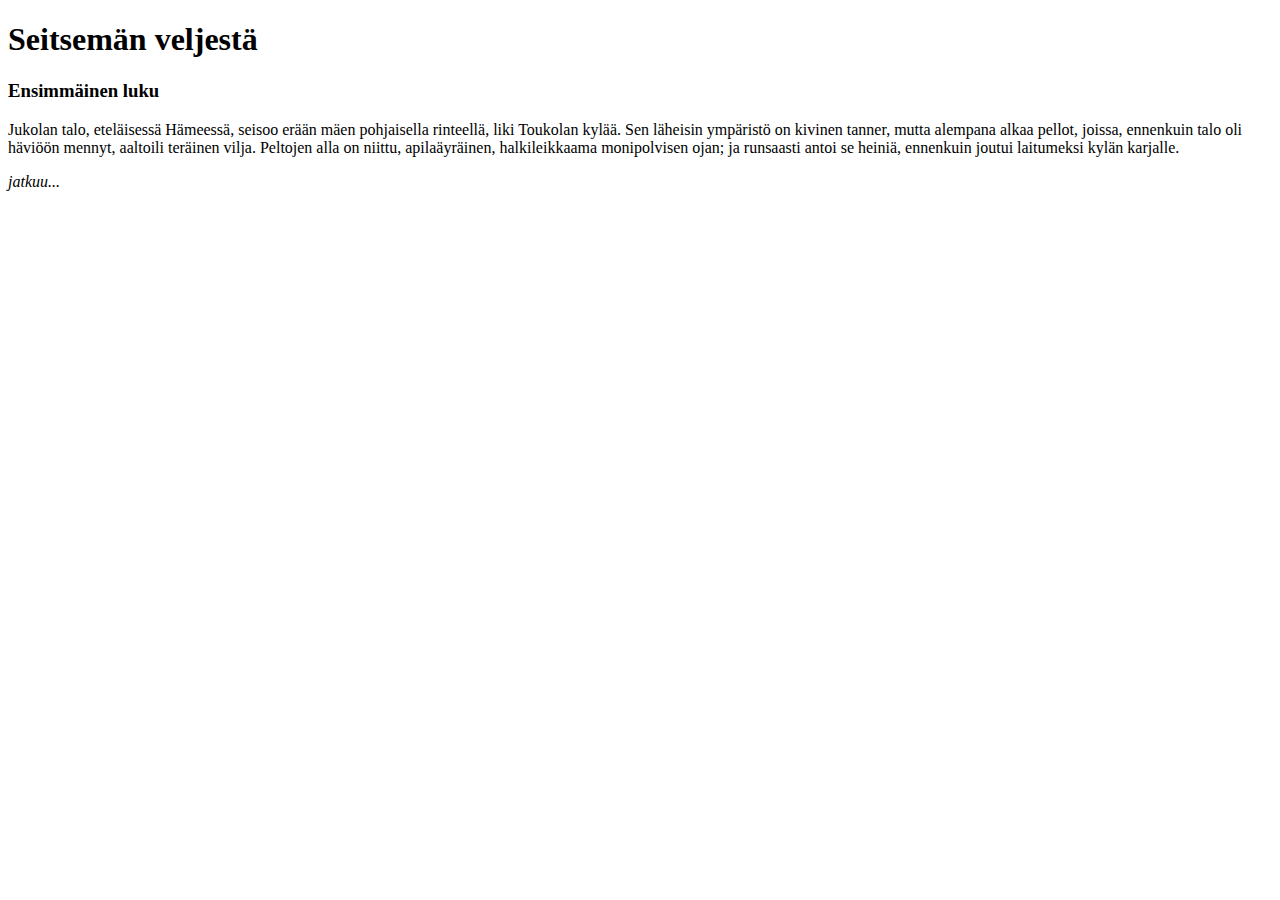
==== index.html @ 65525033 "Osa 3. Toinen tehtävä" ====
<!DOCTYPE html>
<html>

<head>
  <meta charset="utf-8">
  <title>Lapio website</title>
</head>

<body>
  <!--Tee tehtävät tänne-->
  <H1>Seitsemän veljestä</H1>
  <H3>Ensimmäinen luku</H3>
  <p>Jukolan talo, eteläisessä Hämeessä, seisoo erään mäen pohjaisella rinteellä, liki Toukolan kylää. Sen läheisin ympäristö on kivinen tanner, mutta alempana alkaa pellot, joissa, ennenkuin talo oli häviöön mennyt, aaltoili teräinen vilja. Peltojen alla on niittu, apilaäyräinen, halkileikkaama monipolvisen ojan; ja runsaasti antoi se heiniä, ennenkuin joutui laitumeksi kylän karjalle.</p>
  <em>jatkuu...</em>
</body>

</html>
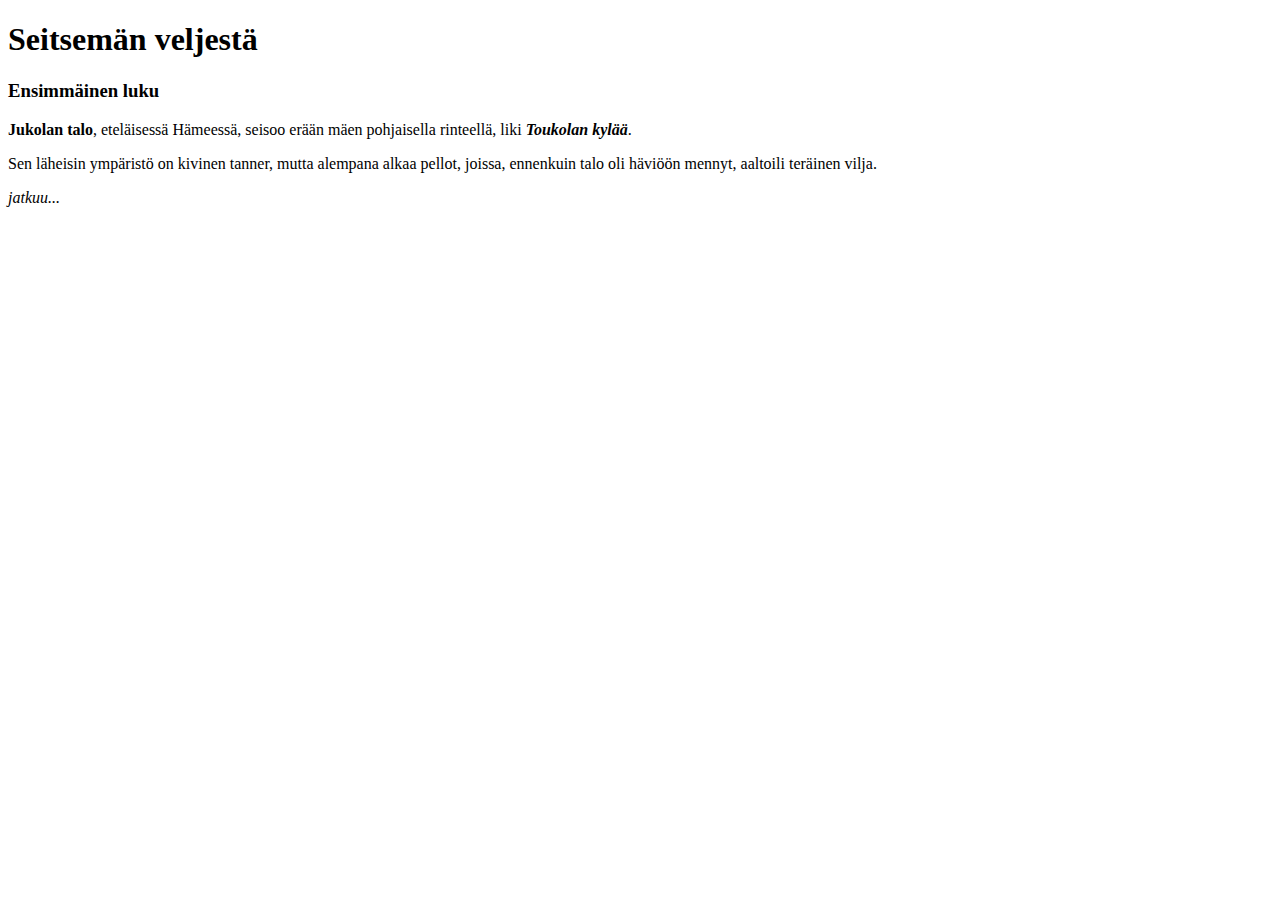
==== commit 92513fae: "Osa 3. Kolmas tehtävä" ====
--- a/index.html
+++ b/index.html
@@ -10,7 +10,8 @@
   <!--Tee tehtävät tänne-->
   <H1>Seitsemän veljestä</H1>
   <H3>Ensimmäinen luku</H3>
-  <p>Jukolan talo, eteläisessä Hämeessä, seisoo erään mäen pohjaisella rinteellä, liki Toukolan kylää. Sen läheisin ympäristö on kivinen tanner, mutta alempana alkaa pellot, joissa, ennenkuin talo oli häviöön mennyt, aaltoili teräinen vilja. Peltojen alla on niittu, apilaäyräinen, halkileikkaama monipolvisen ojan; ja runsaasti antoi se heiniä, ennenkuin joutui laitumeksi kylän karjalle.</p>
+  <p><strong>Jukolan talo</strong>, eteläisessä Hämeessä, seisoo erään mäen pohjaisella rinteellä, liki <b><em>Toukolan kylää</em></b>.</p>
+  <p>Sen läheisin ympäristö on kivinen tanner, mutta alempana alkaa pellot, joissa, ennenkuin talo oli häviöön mennyt, aaltoili teräinen vilja.</p>
   <em>jatkuu...</em>
 </body>
 
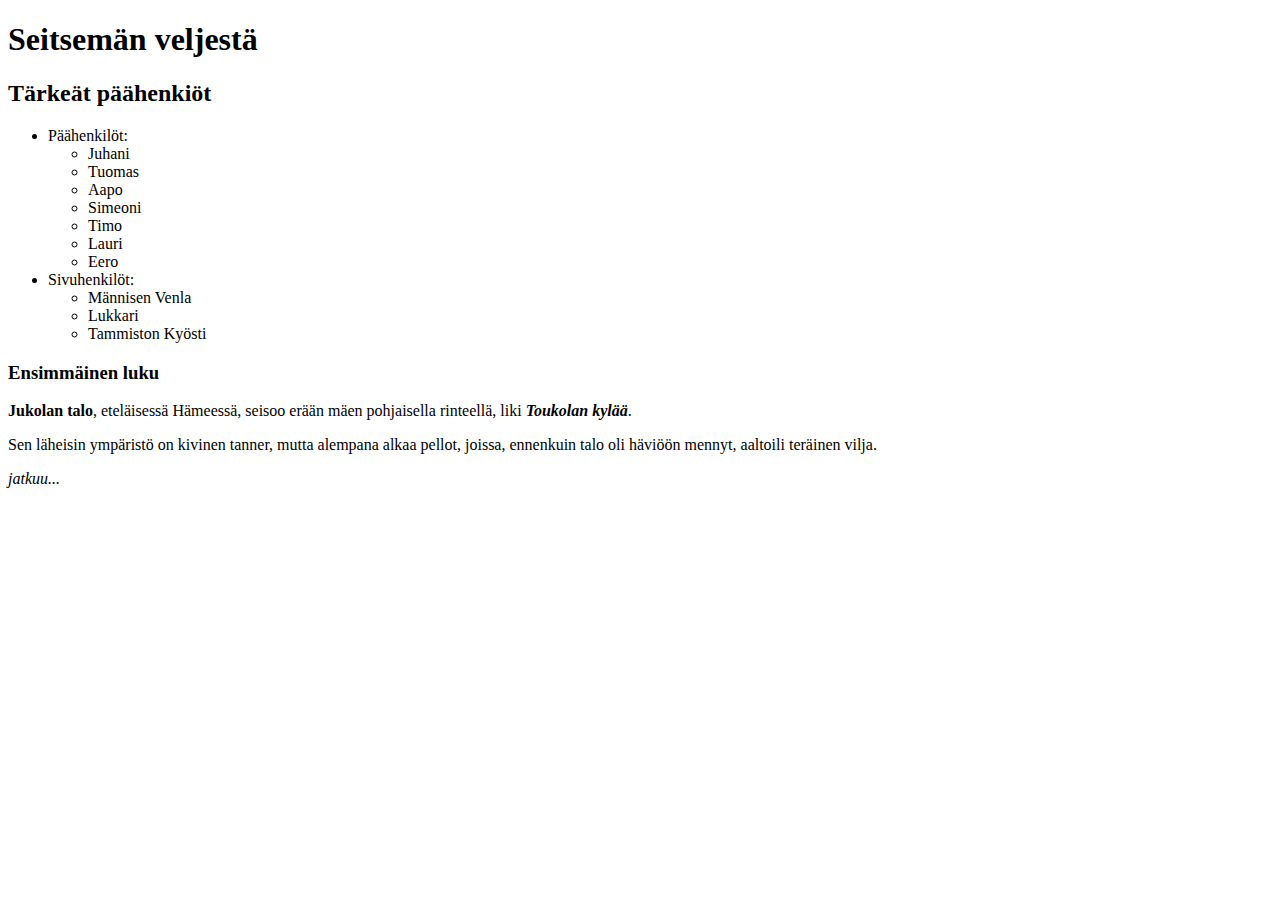
==== commit 96a1b1a6: "Osa 3. Neljäs tehtävä" ====
--- a/index.html
+++ b/index.html
@@ -8,7 +8,30 @@
 
 <body>
   <!--Tee tehtävät tänne-->
+
+
+  
   <H1>Seitsemän veljestä</H1>
+  <H2>Tärkeät päähenkiöt</H2>
+  <ul>
+    <li>Päähenkilöt:</li>
+    <ul>
+      <li>Juhani</li>
+      <li>Tuomas</li>
+      <li>Aapo</li>
+      <li>Simeoni</li>
+      <li>Timo</li>
+      <li>Lauri</li>
+      <li>Eero</li>
+    </ul>
+    <li>Sivuhenkilöt:</li>
+    <ul>
+      <li>Männisen Venla</li>
+      <li>Lukkari</li>
+      <li>Tammiston Kyösti</li>
+    </ul>
+  </ul>
+  
   <H3>Ensimmäinen luku</H3>
   <p><strong>Jukolan talo</strong>, eteläisessä Hämeessä, seisoo erään mäen pohjaisella rinteellä, liki <b><em>Toukolan kylää</em></b>.</p>
   <p>Sen läheisin ympäristö on kivinen tanner, mutta alempana alkaa pellot, joissa, ennenkuin talo oli häviöön mennyt, aaltoili teräinen vilja.</p>
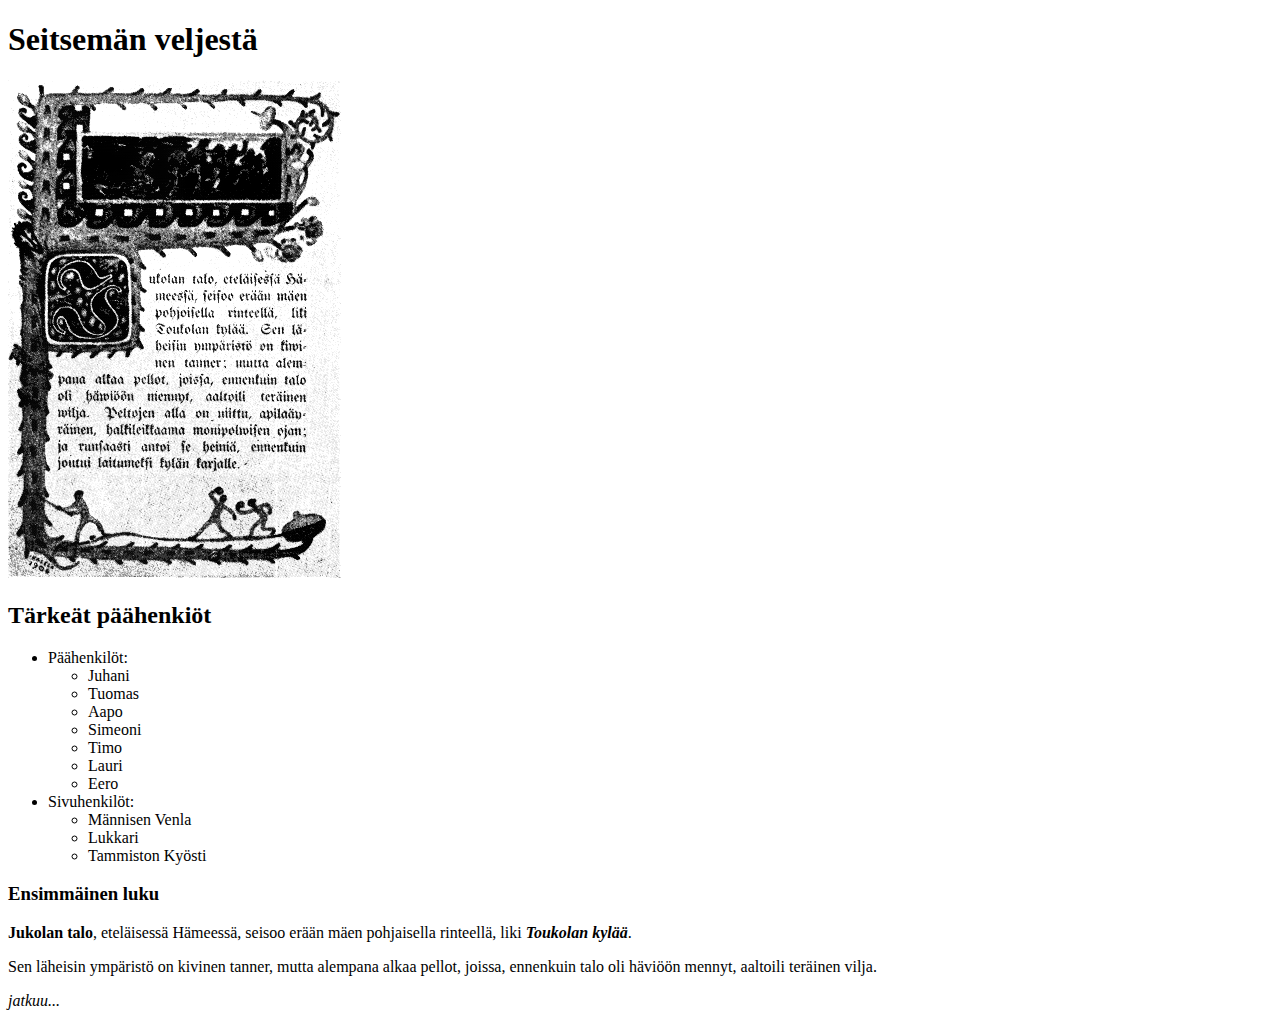
==== commit e75c3493: "Osa 3. Viides tehtävä" ====
--- a/index.html
+++ b/index.html
@@ -9,9 +9,9 @@
 <body>
   <!--Tee tehtävät tänne-->
 
-
   
   <H1>Seitsemän veljestä</H1>
+  <img src="assets/Seitsemän_veljestä.png" alt="Seitsemän veljestä" />
   <H2>Tärkeät päähenkiöt</H2>
   <ul>
     <li>Päähenkilöt:</li>
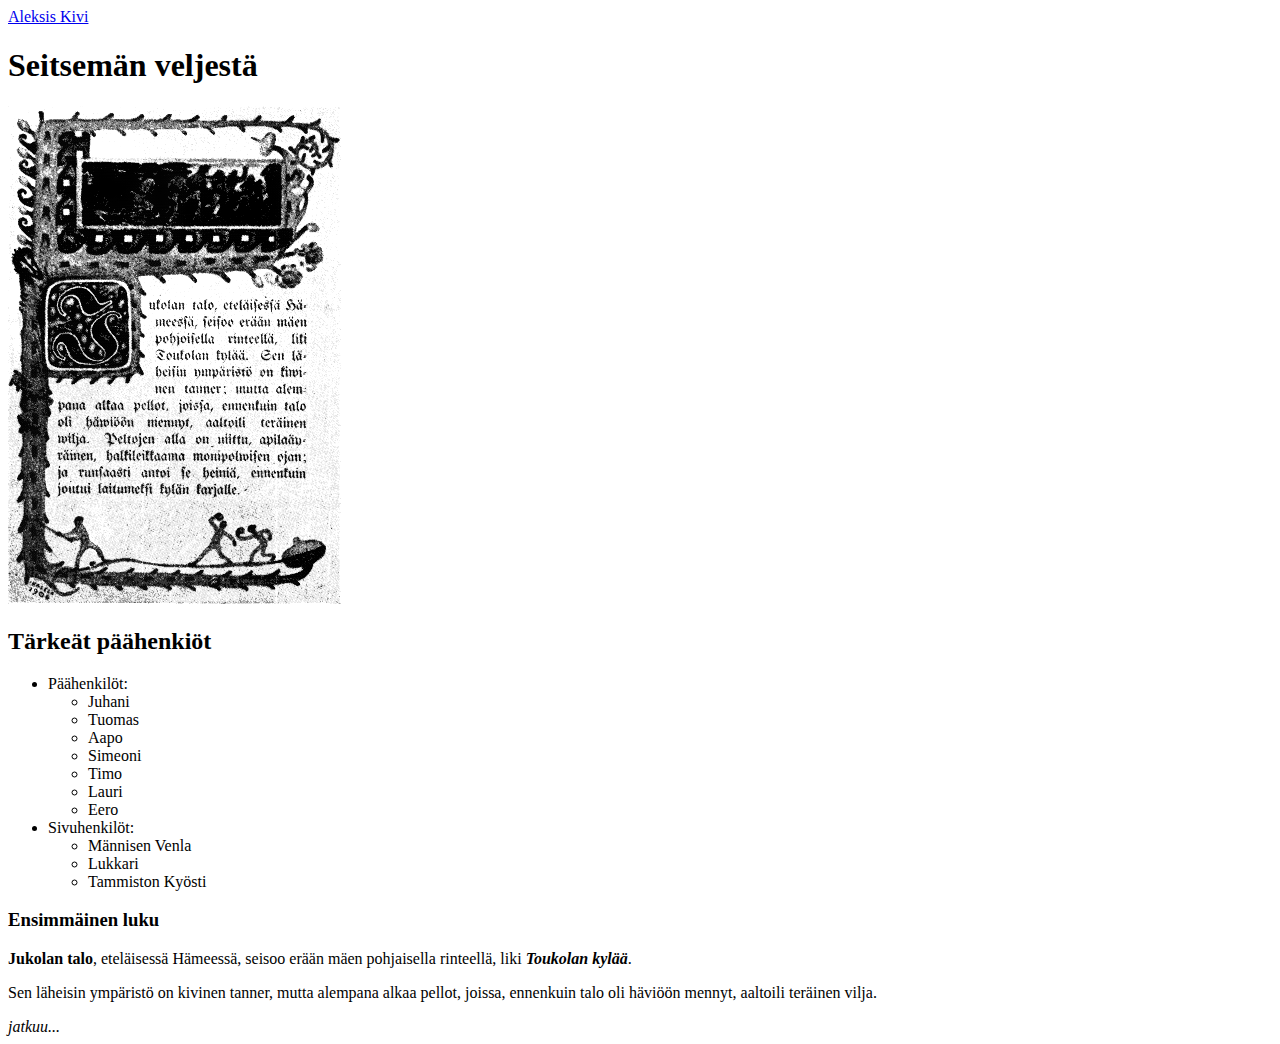
==== commit 4ad34f14: "Osa 3. Kuudes tehtävä" ====
--- a/index.html
+++ b/index.html
@@ -1,5 +1,6 @@
 <!DOCTYPE html>
 <html>
+  
 
 <head>
   <meta charset="utf-8">
@@ -9,9 +10,10 @@
 <body>
   <!--Tee tehtävät tänne-->
 
-  
+  <li><a href=toinen.html>Aleksis Kivi</a></li>
+
   <H1>Seitsemän veljestä</H1>
-  <img src="assets/Seitsemän_veljestä.png" alt="Seitsemän veljestä" />
+  <img src="assets/Seitsemän_veljestä.png" alt="Seitsemän veljestä" />  
   <H2>Tärkeät päähenkiöt</H2>
   <ul>
     <li>Päähenkilöt:</li>
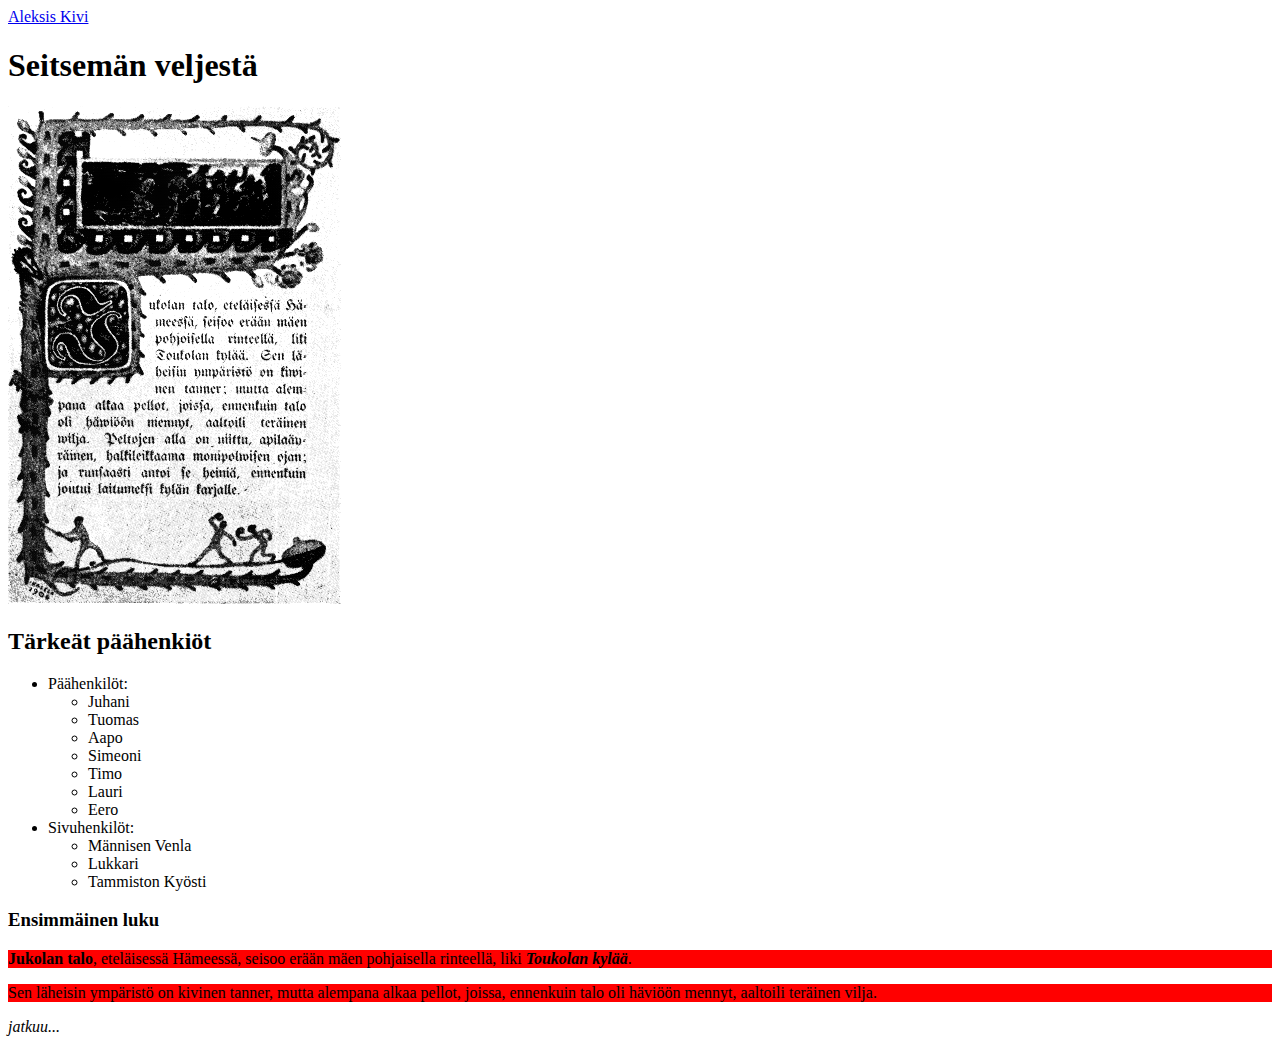
==== commit 7028b7da: "Osa 3. Seitsemäs tehtävä" ====
--- a/index.html
+++ b/index.html
@@ -5,6 +5,7 @@
 <head>
   <meta charset="utf-8">
   <title>Lapio website</title>
+  <link rel="stylesheet" type="text/css" href="style.css">
 </head>
 
 <body>
--- a/style.css
+++ b/style.css
@@ -0,0 +1 @@
+p { background-color: red; }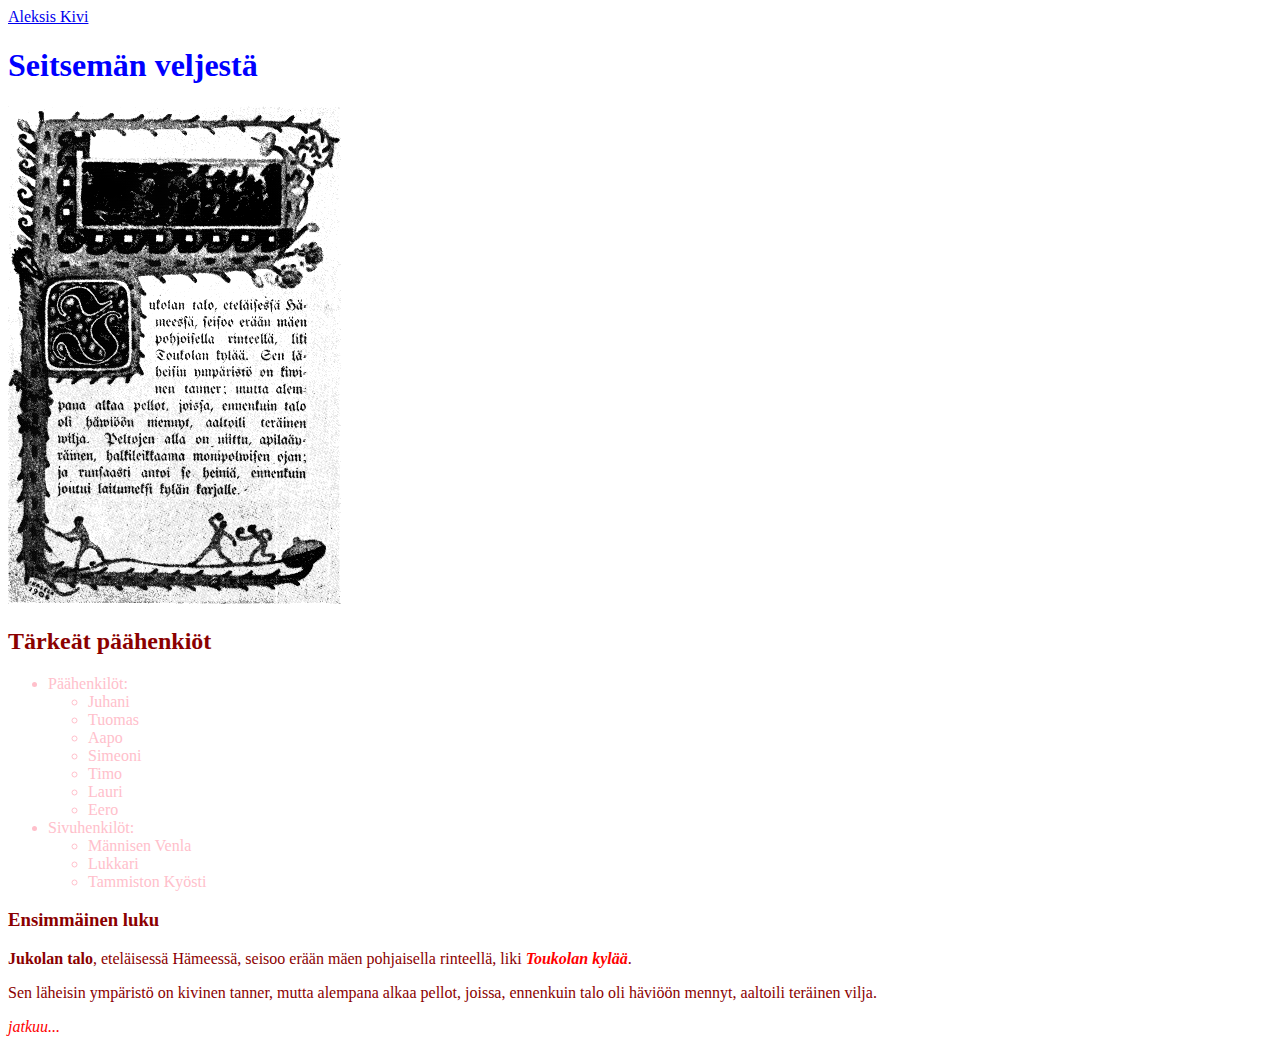
==== commit b756fa8a: "Osa 3. Kahdeksas tehtävä" ====
--- a/index.html
+++ b/index.html
@@ -13,9 +13,9 @@
 
   <li><a href=toinen.html>Aleksis Kivi</a></li>
 
-  <H1>Seitsemän veljestä</H1>
+  <H1 class="paaotsikko">Seitsemän veljestä</H1>
   <img src="assets/Seitsemän_veljestä.png" alt="Seitsemän veljestä" />  
-  <H2>Tärkeät päähenkiöt</H2>
+  <H2 class="alaotsikko">Tärkeät päähenkiöt</H2>
   <ul>
     <li>Päähenkilöt:</li>
     <ul>
@@ -35,7 +35,7 @@
     </ul>
   </ul>
   
-  <H3>Ensimmäinen luku</H3>
+  <H3 class="alaotsikko">Ensimmäinen luku</H3>
   <p><strong>Jukolan talo</strong>, eteläisessä Hämeessä, seisoo erään mäen pohjaisella rinteellä, liki <b><em>Toukolan kylää</em></b>.</p>
   <p>Sen läheisin ympäristö on kivinen tanner, mutta alempana alkaa pellot, joissa, ennenkuin talo oli häviöön mennyt, aaltoili teräinen vilja.</p>
   <em>jatkuu...</em>
--- a/style.css
+++ b/style.css
@@ -1 +1,17 @@
-p { background-color: red; }+p { color: darkred; }
+
+li { color: pink; }
+
+em { color: red}
+
+.paaotsikko {
+    color: blue;
+  }
+
+.alaotsikko {
+    color: darkred;
+}
+
+
+  
+  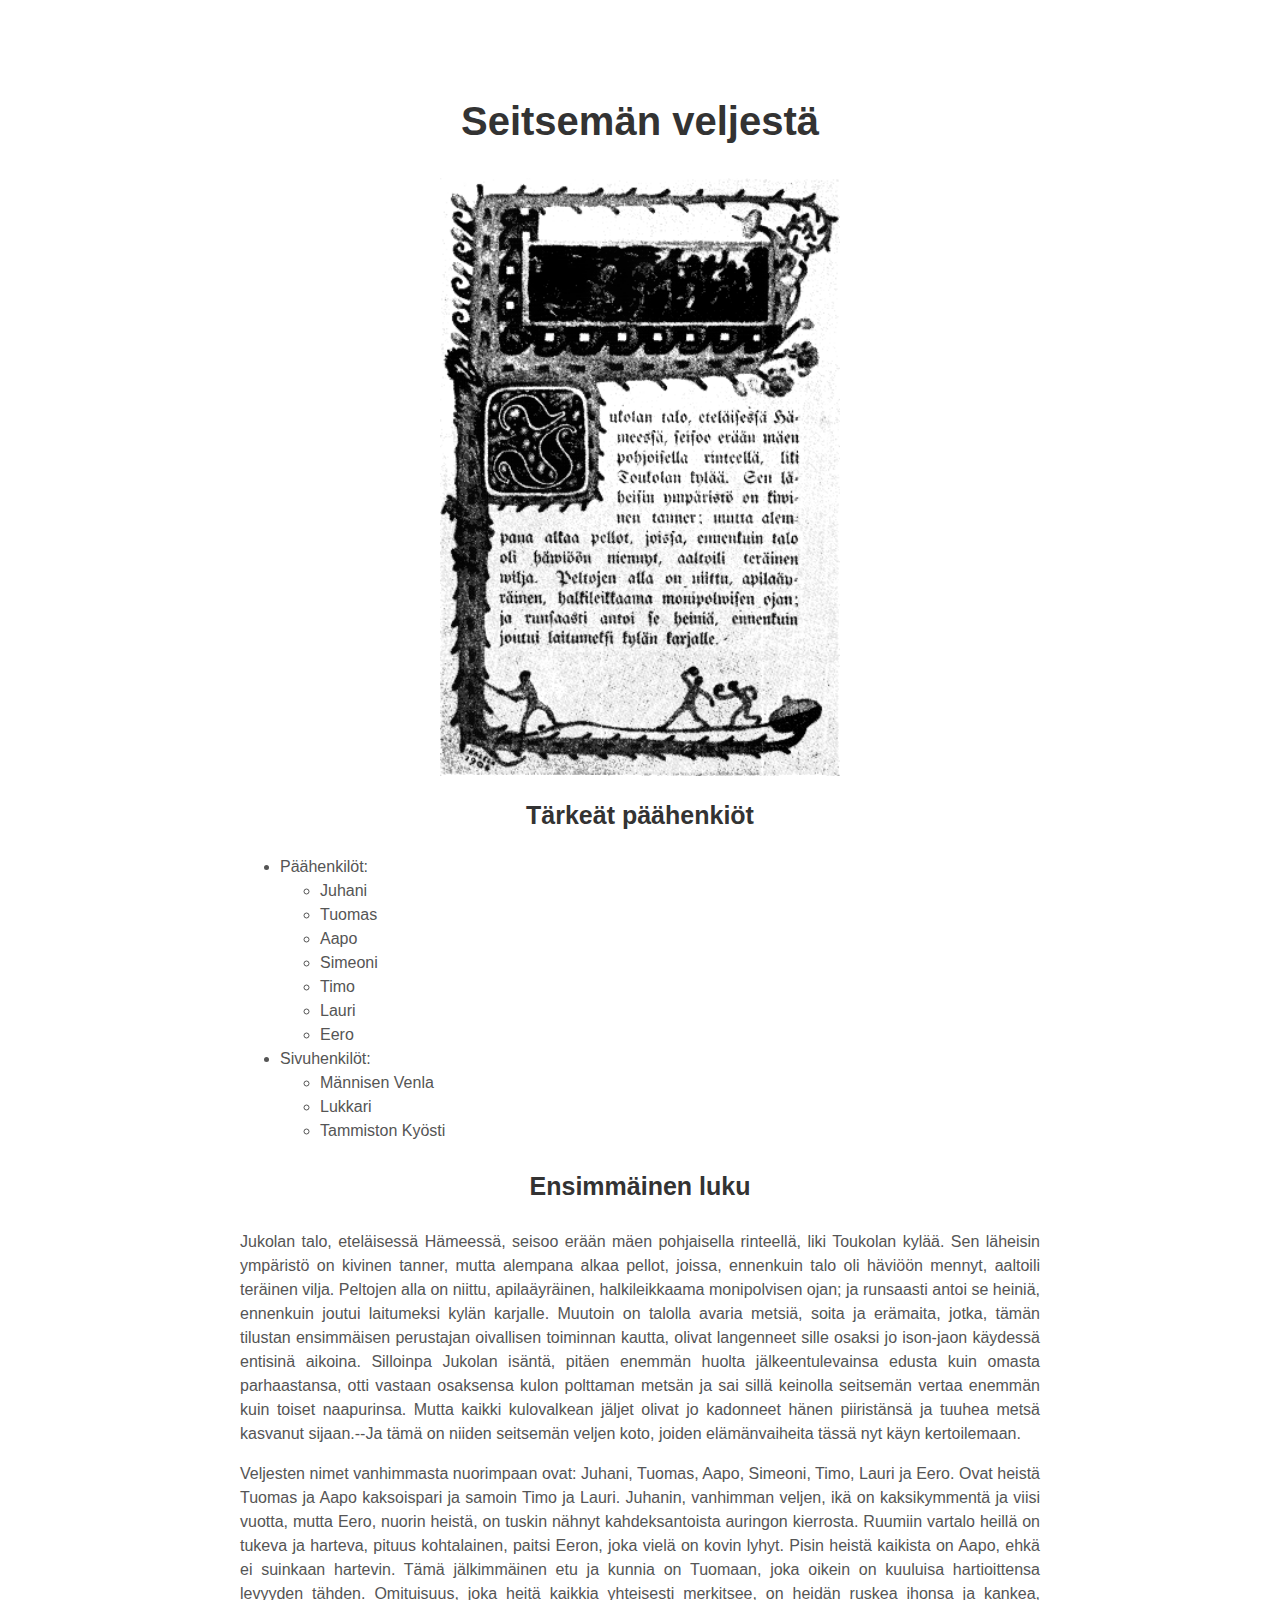
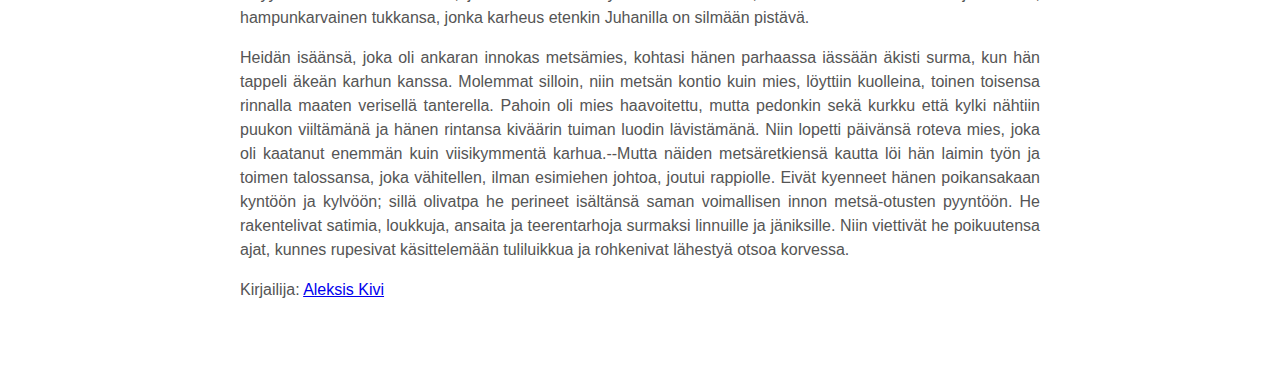
==== commit 53a6e002: "Osa 3. Yhdestoista tehtävä" ====
--- a/index.html
+++ b/index.html
@@ -11,10 +11,8 @@
 <body>
   <!--Tee tehtävät tänne-->
 
-  <li><a href=toinen.html>Aleksis Kivi</a></li>
-
   <H1 class="paaotsikko">Seitsemän veljestä</H1>
-  <img src="assets/Seitsemän_veljestä.png" alt="Seitsemän veljestä" />  
+  <img src="assets/Seitsemän_veljestä.png" alt="Seitsemän veljestä" class="kuva"/>  
   <H2 class="alaotsikko">Tärkeät päähenkiöt</H2>
   <ul>
     <li>Päähenkilöt:</li>
@@ -36,9 +34,53 @@
   </ul>
   
   <H3 class="alaotsikko">Ensimmäinen luku</H3>
-  <p><strong>Jukolan talo</strong>, eteläisessä Hämeessä, seisoo erään mäen pohjaisella rinteellä, liki <b><em>Toukolan kylää</em></b>.</p>
-  <p>Sen läheisin ympäristö on kivinen tanner, mutta alempana alkaa pellot, joissa, ennenkuin talo oli häviöön mennyt, aaltoili teräinen vilja.</p>
-  <em>jatkuu...</em>
+  <p>        Jukolan talo, eteläisessä Hämeessä, seisoo erään mäen pohjaisella
+    rinteellä, liki Toukolan kylää. Sen läheisin ympäristö on kivinen
+    tanner, mutta alempana alkaa pellot, joissa, ennenkuin talo oli häviöön
+    mennyt, aaltoili teräinen vilja. Peltojen alla on niittu, apilaäyräinen,
+    halkileikkaama monipolvisen ojan; ja runsaasti antoi se heiniä,
+    ennenkuin joutui laitumeksi kylän karjalle. Muutoin on talolla avaria
+    metsiä, soita ja erämaita, jotka, tämän tilustan ensimmäisen perustajan
+    oivallisen toiminnan kautta, olivat langenneet sille osaksi jo ison-jaon
+    käydessä entisinä aikoina. Silloinpa Jukolan isäntä, pitäen enemmän
+    huolta jälkeentulevainsa edusta kuin omasta parhaastansa, otti vastaan
+    osaksensa kulon polttaman metsän ja sai sillä keinolla seitsemän vertaa
+    enemmän kuin toiset naapurinsa. Mutta kaikki kulovalkean jäljet olivat
+    jo kadonneet hänen piiristänsä ja tuuhea metsä kasvanut sijaan.--Ja tämä
+    on niiden seitsemän veljen koto, joiden elämänvaiheita tässä nyt käyn
+    kertoilemaan.</p>
+    
+    <p>Veljesten nimet vanhimmasta nuorimpaan ovat: Juhani, Tuomas, Aapo,
+    Simeoni, Timo, Lauri ja Eero. Ovat heistä Tuomas ja Aapo kaksoispari ja
+    samoin Timo ja Lauri. Juhanin, vanhimman veljen, ikä on kaksikymmentä ja
+    viisi vuotta, mutta Eero, nuorin heistä, on tuskin nähnyt
+    kahdeksantoista auringon kierrosta. Ruumiin vartalo heillä on tukeva ja
+    harteva, pituus kohtalainen, paitsi Eeron, joka vielä on kovin lyhyt.
+    Pisin heistä kaikista on Aapo, ehkä ei suinkaan hartevin. Tämä
+    jälkimmäinen etu ja kunnia on Tuomaan, joka oikein on kuuluisa
+    hartioittensa levyyden tähden. Omituisuus, joka heitä kaikkia yhteisesti
+    merkitsee, on heidän ruskea ihonsa ja kankea, hampunkarvainen tukkansa,
+    jonka karheus etenkin Juhanilla on silmään pistävä.</p>
+    
+    <p>Heidän isäänsä, joka oli ankaran innokas metsämies, kohtasi hänen
+    parhaassa iässään äkisti surma, kun hän tappeli äkeän karhun kanssa.
+    Molemmat silloin, niin metsän kontio kuin mies, löyttiin kuolleina,
+    toinen toisensa rinnalla maaten verisellä tanterella. Pahoin oli mies
+    haavoitettu, mutta pedonkin sekä kurkku että kylki nähtiin puukon
+    viiltämänä ja hänen rintansa kiväärin tuiman luodin lävistämänä. Niin
+    lopetti päivänsä roteva mies, joka oli kaatanut enemmän kuin
+    viisikymmentä karhua.--Mutta näiden metsäretkiensä kautta löi hän laimin
+    työn ja toimen talossansa, joka vähitellen, ilman esimiehen johtoa,
+    joutui rappiolle. Eivät kyenneet hänen poikansakaan kyntöön ja kylvöön;
+    sillä olivatpa he perineet isältänsä saman voimallisen innon
+    metsä-otusten pyyntöön. He rakentelivat satimia, loukkuja, ansaita ja
+    teerentarhoja surmaksi linnuille ja jäniksille. Niin viettivät he
+    poikuutensa ajat, kunnes rupesivat käsittelemään tuliluikkua ja
+    rohkenivat lähestyä otsoa korvessa.</p>
+  
+  
+  <p>Kirjailija: <a href=toinen.html>Aleksis Kivi</a></li></p>
+
 </body>
 
 </html>--- a/style.css
+++ b/style.css
@@ -1,15 +1,37 @@
-p { color: darkred; }
+body {
+    line-height: 1.5;
+    padding: 4em 1em;
+    font-family: 'Helvetica', 'Arial', sans-serif;
+    margin: 0 auto;
+    max-width: 50em;
+}
 
-li { color: pink; }
+p { 
+    color: #555; 
+    text-align: justify;
+}
 
-em { color: red}
+li { 
+    color: #555; 
+}
+
+.kuva {
+    display: block;
+    margin-left: auto;
+    margin-right: auto;
+    width: 50%;
+}
 
 .paaotsikko {
-    color: blue;
-  }
+    color: #333;
+    text-align: center;
+    font-size: 40px;
+}
 
 .alaotsikko {
-    color: darkred;
+    color: #333;
+    font-size: 25px;
+    text-align: center;
 }
 
 
